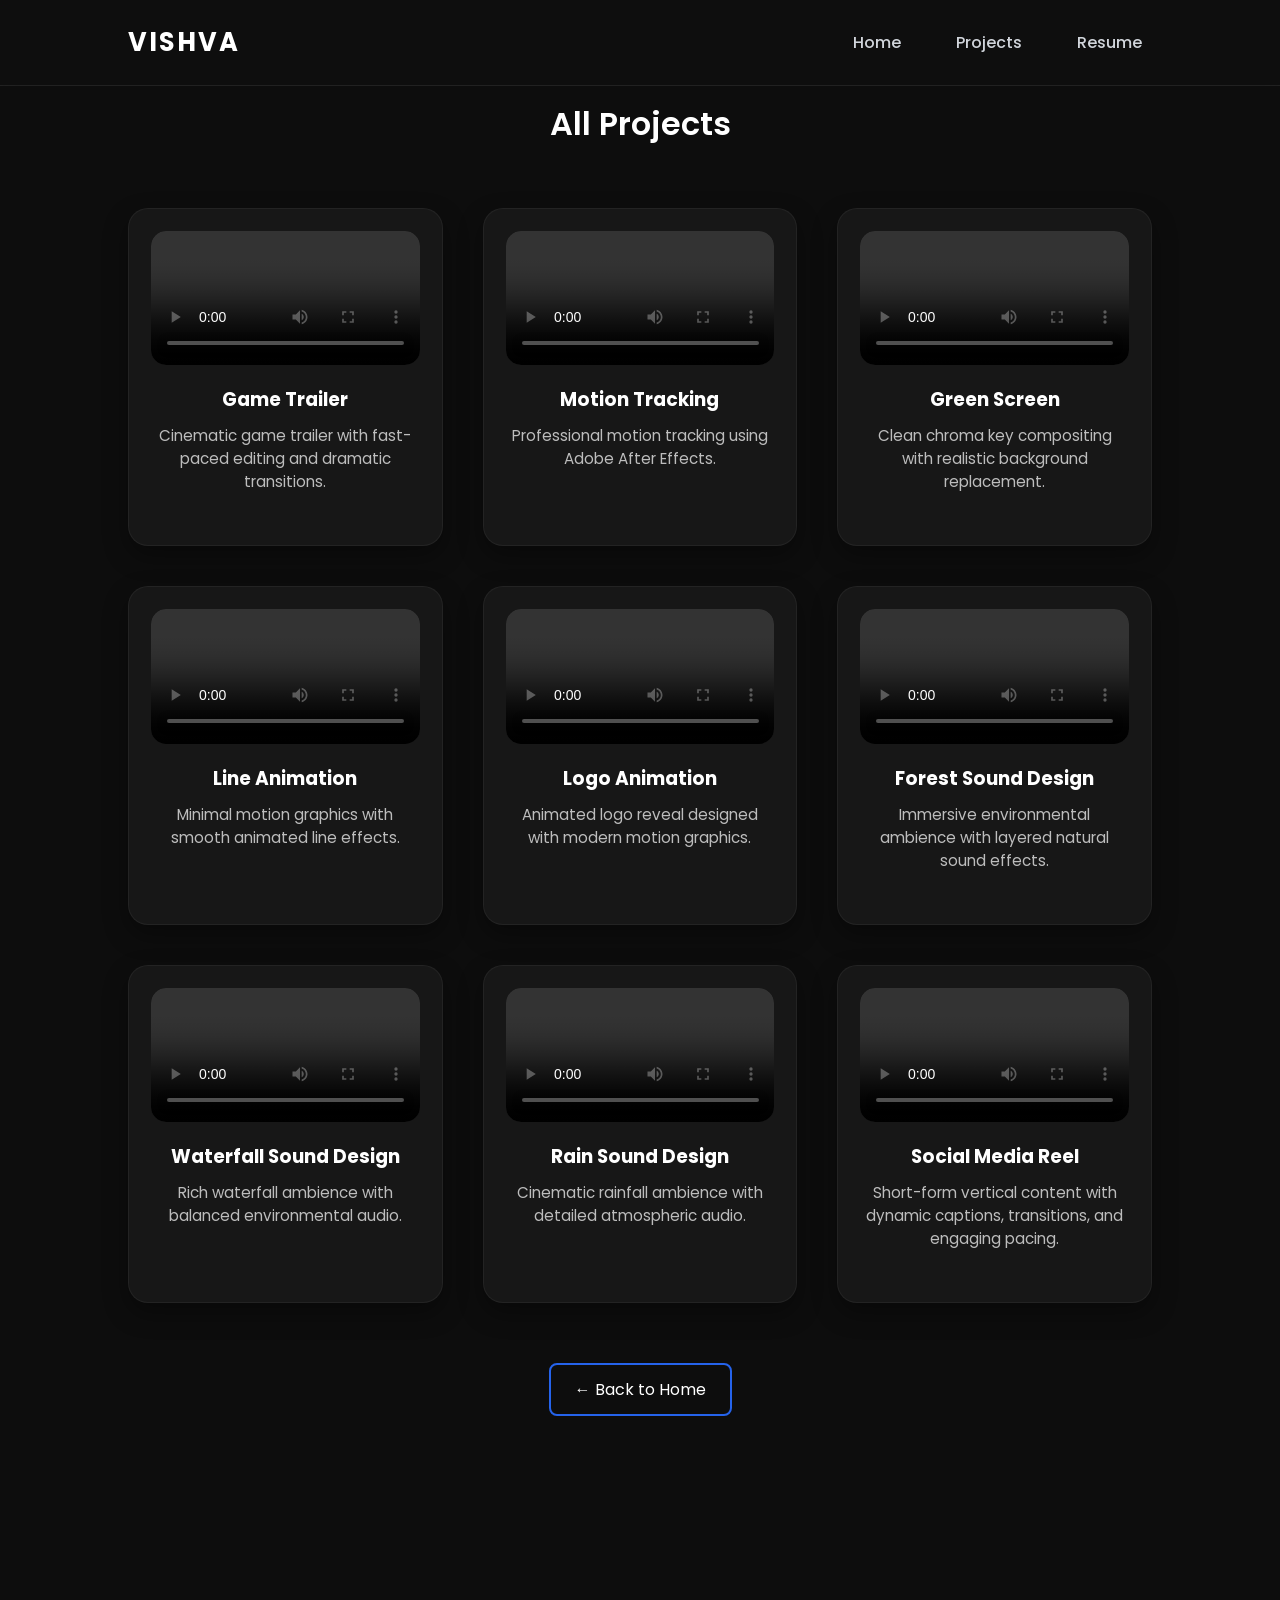
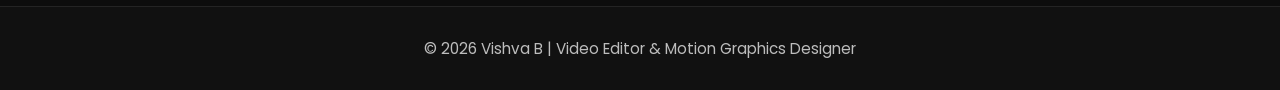
==== projects.html @ 259acb31 "Add files via upload" ====
<!DOCTYPE html>
<html lang="en">
<head>
    <meta charset="UTF-8">
    <meta name="viewport" content="width=device-width, initial-scale=1.0">
    <title>Vishva B | Video Editor & Motion Graphics Designer</title>

    <link rel="stylesheet" href="style.css">
</head>
<body>
<nav class="navbar">
    <div class="logo">VISHVA</div>
<ul class="nav-links">
    <li><a href="index.html">Home</a></li>
    <li><a href="#projects">Projects</a></li>
    <li><a href="resume.pdf" target="_blank">Resume</a></li>
</ul>
</nav>
<section id="projects" class="fade-section">

    <h2>All Projects</h2>

    <div class="projects-container">

        <div class="project-card">
            <video controls>
                <source src="videos/game-trailer.mp4" type="video/mp4">
            </video>
            <h3>Game Trailer</h3>
            <p>Cinematic game trailer with fast-paced editing and dramatic transitions.</p>
        </div>

        <div class="project-card">
            <video controls>
                <source src="videos/motion-tracking.mp4" type="video/mp4">
            </video>
            <h3>Motion Tracking</h3>
            <p>Professional motion tracking using Adobe After Effects.</p>
        </div>

        <div class="project-card">
            <video controls>
                <source src="videos/green-screen.mp4" type="video/mp4">
            </video>
            <h3>Green Screen</h3>
            <p>Clean chroma key compositing with realistic background replacement.</p>
        </div>

        <div class="project-card">
            <video controls>
                <source src="videos/line-animation.mp4" type="video/mp4">
            </video>
            <h3>Line Animation</h3>
            <p>Minimal motion graphics with smooth animated line effects.</p>
        </div>

        <div class="project-card">
            <video controls>
                <source src="videos/logo-animation.mp4" type="video/mp4">
            </video>
            <h3>Logo Animation</h3>
            <p>Animated logo reveal designed with modern motion graphics.</p>
        </div>

        <div class="project-card">
            <video controls>
                <source src="videos/forest-sound-design.mp4" type="video/mp4">
            </video>
            <h3>Forest Sound Design</h3>
            <p>Immersive environmental ambience with layered natural sound effects.</p>
        </div>

        <div class="project-card">
            <video controls>
                <source src="videos/waterfall-sound-design.mp4" type="video/mp4">
            </video>
            <h3>Waterfall Sound Design</h3>
            <p>Rich waterfall ambience with balanced environmental audio.</p>
        </div>

        <div class="project-card">
            <video controls>
                <source src="videos/rain-sound-design.mp4" type="video/mp4">
            </video>
            <h3>Rain Sound Design</h3>
            <p>Cinematic rainfall ambience with detailed atmospheric audio.</p>
        </div>

        <div class="project-card">
            <video controls>
                <source src="videos/social-media-reel.mp4" type="video/mp4">
            </video>
            <h3>Social Media Reel</h3>
            <p>Short-form vertical content with dynamic captions, transitions, and engaging pacing.</p>
        </div>

    </div>
<div class="view-all-projects">
    <a href="index.html" class="secondary-btn">← Back to Home</a>
</div>
</section>
<footer>
    <p>© 2026 Vishva B | Video Editor & Motion Graphics Designer</p>
</footer>
<script src="script.js"></script>
</body>
</html>
---- style.css ----
/* Google Font */
@import url('https://fonts.googleapis.com/css2?family=Poppins:wght@300;400;600;700&display=swap');

/* Reset */
*{
    margin:0;
    padding:0;
    box-sizing:border-box;
}

body{
    font-family:'Poppins',sans-serif;
    background:#0d0d0d;
    color:white;
}
html{
    scroll-behavior:smooth;
}/* ==========================
   Navigation Bar
========================== */

.navbar{
    position:fixed;
    top:0;
    left:0;
    width:100%;
    display:flex;
    justify-content:space-between;
    align-items:center;
    padding:20px 10%;
    background:rgba(15,15,15,.75);
    backdrop-filter:blur(12px);
    -webkit-backdrop-filter:blur(12px);
    border-bottom:1px solid rgba(255,255,255,.08);
    z-index:1000;
    box-sizing:border-box;
}

.logo{
    font-size:1.5rem;
    font-weight:700;
    letter-spacing:2px;
    color:#fff;
}

.nav-links{
    display:flex;
    list-style:none;
    gap:35px;
}

.nav-links a{
    color:#d1d5db;
    text-decoration:none;
    font-weight:500;
    transition:.3s;
}

.nav-links a:hover{
    color:#3b82f6;
}
header{
    min-height:100vh;
    display:flex;
    flex-direction:column;
    justify-content:center;
    align-items:center;
    text-align:center;
    padding:100px 20px 40px;
}
h1{
    font-size:4.5rem;
    font-weight:700;
    letter-spacing:3px;
    margin-bottom:10px;
}

p{
    font-size:1.3rem;
    color:#bdbdbd;
    margin-bottom:30px;
}

a{
    text-decoration:none;
    color:white;
    background:#2563eb;
    padding:12px 24px;
    border-radius:8px;
    margin:10px;
    display:inline-block;
    transition:.3s;
}

a:hover{
    background:#1d4ed8;
    transform:translateY(-3px);
}
/* ---------- Navigation ---------- */

nav{
    position:fixed;
    top:0;
    left:0;
    width:100%;
    padding:20px 8%;
    display:flex;
    justify-content:space-between;
    align-items:center;
    background:rgba(13,13,13,.9);
    backdrop-filter:blur(10px);
    z-index:1000;
}

.logo{
    font-size:1.6rem;
    font-weight:700;
    color:white;
}

nav ul{
    display:flex;
    list-style:none;
    gap:30px;
}

nav ul li a{
    background:none;
    padding:0;
    color:white;
    font-weight:500;
}

nav ul li a:hover{
    color:#2563eb;
    transform:none;
}
/* Hero */

section h2{
    font-size:2rem;
    margin-bottom:30px;
    color:#ffffff;
    text-align:center;
    font-weight:600;
}
.hero-role{
    font-size:2rem;
    margin-bottom:20px;
    color:#2563eb;
    font-weight:600;
}
.hero-buttons{
    display:flex;
    gap:20px;
    margin-top:20px;
    flex-wrap:wrap;
    justify-content:center;
}/* ---------- About ---------- */

section{
    padding:100px 10%;
}
#about h2{
    text-align:center;
    margin-bottom:30px;
}

#about p{
    line-height:1.9;
    text-align:center;
    font-size:1.1rem;
    color:#cfcfcf;
}/* ---------- How I Work ---------- */

#process{
    padding:100px 10%;
    text-align:center;
}

#process h2{
    font-size:2rem;
    margin-bottom:50px;
    color:#2563eb;
}

.process-container{
    display:grid;
    grid-template-columns:repeat(4,1fr);
    gap:25px;
}

.process-card{
    background:#171717;
    padding:30px 20px;
    border-radius:20px;
    border:1px solid rgba(255,255,255,.05);
    transition:all .3s ease;
}

.process-card span{
    display:block;
    font-size:1rem;
    font-weight:bold;
    color:#2563eb;
    margin-bottom:15px;
}

.process-card h3{
    margin-bottom:12px;
    font-size:1.2rem;
}

.process-card p{
    font-size:.95rem;
    color:#bdbdbd;
    line-height:1.6;
}

.process-card:hover{
    transform:translateY(-8px);
    border-color:#2563eb;
    box-shadow:0 10px 25px rgba(37,99,235,.2);
}
/* ---------- Skills ---------- */

#skills{
    text-align:center;
}

.skills-container{
    display:flex;
    justify-content:center;
    gap:30px;
    flex-wrap:wrap;
    margin-top:50px;
}

.skill-card{
    background:#171717;
    width:320px;
    padding:35px;
    border-radius:20px;
    transition:all .35s ease;
    border:1px solid rgba(255,255,255,.05);
    box-shadow:0 10px 30px rgba(0,0,0,.35);
}

.skill-card:hover{
    transform:translateY(-12px);
    border-color:#2563eb;
    box-shadow:0 20px 40px rgba(37,99,235,.25);
}

.skill-card h3{
    margin-bottom:18px;
    font-size:1.35rem;
    color:#ffffff;
}

.skill-card p{
    color:#c7c7c7;
    line-height:1.8;
    font-size:.98rem;
}/* ---------- Projects ---------- */

#projects{
    text-align:center;
}

.projects-container{
    display:grid;
    grid-template-columns:repeat(auto-fit,minmax(300px,1fr));
    gap:40px;
    margin-top:60px;
}

.project-card{
    background:#171717;
    padding:22px;
    border-radius:20px;
    overflow:hidden;
    transition:all .35s ease;
    border:1px solid rgba(255,255,255,.05);
    box-shadow:0 10px 25px rgba(0,0,0,.35);
    text-align:center;
}
.project-card:hover{
    transform:translateY(-12px);
    border-color:#2563eb;
    box-shadow:0 20px 45px rgba(37,99,235,.25);
}

.project-card h3{
    margin-bottom:10px;
}

.project-card p{
    color:#bdbdbd;
    font-size:.95rem;
}/* Hero Improvements */

.hero-text{
    max-width:700px;
    margin:25px auto;
    line-height:1.8;
    font-size:1.15rem;
    color:#bdbdbd;
}

.primary-btn{
    background:#2563eb;
    color:#fff;
}

.primary-btn:hover{
    background:#1d4ed8;
}

.secondary-btn{
    background:transparent;
    border:2px solid #2563eb;
    color:#fff;
}

.secondary-btn:hover{
    background:#2563eb;
}.hero-buttons a{
    padding:14px 32px;
    border-radius:12px;
    font-weight:600;
    transition:all .3s ease;
}

.primary-btn{
    background:#2563eb;
    color:#fff;
}

.primary-btn:hover{
    background:#1d4ed8;
    transform:translateY(-4px);
    box-shadow:0 10px 25px rgba(37,99,235,.35);
}

.secondary-btn{
    background:transparent;
    border:2px solid #2563eb;
    color:#fff;
}

.secondary-btn:hover{
    background:#2563eb;
    transform:translateY(-4px);
    box-shadow:0 10px 25px rgba(37,99,235,.35);
}

/* ---------- Project Videos ---------- */

.project-card video{
    width:100%;
    max-height:350px;
    display:block;
    margin:0 auto 20px;
    border-radius:15px;
    background:#000;
}

.fade-section{
    opacity:0;
    transform:translateY(40px);
    transition:all .8s ease;
}
.fade-section{
    opacity:0;
    transform:translateY(40px);
    transition:all .8s ease;
}

.fade-section.show{
    opacity:1;
    transform:translateY(0);
}/* ==========================
   Responsive Design
========================== */

@media (max-width: 768px){

    .navbar{
        flex-direction:column;
        gap:15px;
        padding:15px 6%;
    }

    .nav-links{
        flex-wrap:wrap;
        justify-content:center;
        gap:18px;
    }

    h1{
        font-size:3rem;
    }

    .hero-role{
        font-size:1.5rem;
    }

    .hero-text{
        font-size:1rem;
        padding:0 10px;
    }

    .hero-buttons{
        flex-direction:column;
        align-items:center;
    }

    .skill-card{
        width:100%;
    }

    .projects-container{
        grid-template-columns:1fr;
    }

    section{
        padding:80px 6%;
    }
}
.view-all-projects{
    text-align:center;
    margin-top:50px;
}/* ---------- Footer ---------- */

footer{
    text-align:center;
    padding:30px 20px;
    background:#111;
    color:#aaa;
    border-top:1px solid rgba(255,255,255,.08);
    margin-top:80px;
}

footer p{
    margin:0;
    font-size:.95rem;
}/* ---------- Contact ---------- */

#contact{
    padding:100px 10%;
    text-align:center;
}

#contact h2{
    font-size:2rem;
    margin-bottom:20px;
    color:#2563eb;
}

#contact p{
    color:#bdbdbd;
    font-size:1rem;
    line-height:1.6;
    margin-bottom:35px;
}

.contact-links{
    display:flex;
    justify-content:center;
    gap:20px;
    flex-wrap:wrap;
}

.contact-links a{
    display:inline-block;
    padding:12px 24px;
    border-radius:10px;
    background:#2563eb;
    color:#fff;
    text-decoration:none;
    transition:.3s ease;
}

.contact-links a:hover{
    transform:translateY(-3px);
    box-shadow:0 8px 20px rgba(37,99,235,.25);
}/* ---------- YouTube Video Work ---------- */

#youtube-work{
    padding:100px 10%;
    text-align:center;
}

#youtube-work h2{
    font-size:2rem;
    margin-bottom:15px;
    color:#2563eb;
}

#youtube-work .section-description{
    margin-bottom:40px;
}

.video-links-container{
    display:flex;
    flex-direction:column;
    gap:15px;
    max-width:850px;
    margin:0 auto;
}

.video-link-card{
    display:flex;
    align-items:center;
    justify-content:space-between;
    gap:20px;
    padding:22px 25px;
    background:#171717;
    border:1px solid rgba(255,255,255,.08);
    border-radius:14px;
    text-align:left;
    transition:all .3s ease;
}

.video-link-card h3{
    margin:0;
    font-size:1.05rem;
}

.video-link-card a{
    color:#2563eb;
    text-decoration:none;
    font-weight:600;
    white-space:nowrap;
}

.video-link-card:hover{
    transform:translateX(5px);
    border-color:#2563eb;
}

.video-link-card a:hover{
    color:#fff;
}

@media (max-width:768px){

    .video-link-card{
        flex-direction:column;
        align-items:flex-start;
    }

}
/* Center section descriptions */
.section-description{
    text-align:center;
    max-width:700px;
    margin:0 auto 45px;
    line-height:1.6;
    color:#bdbdbd;
}
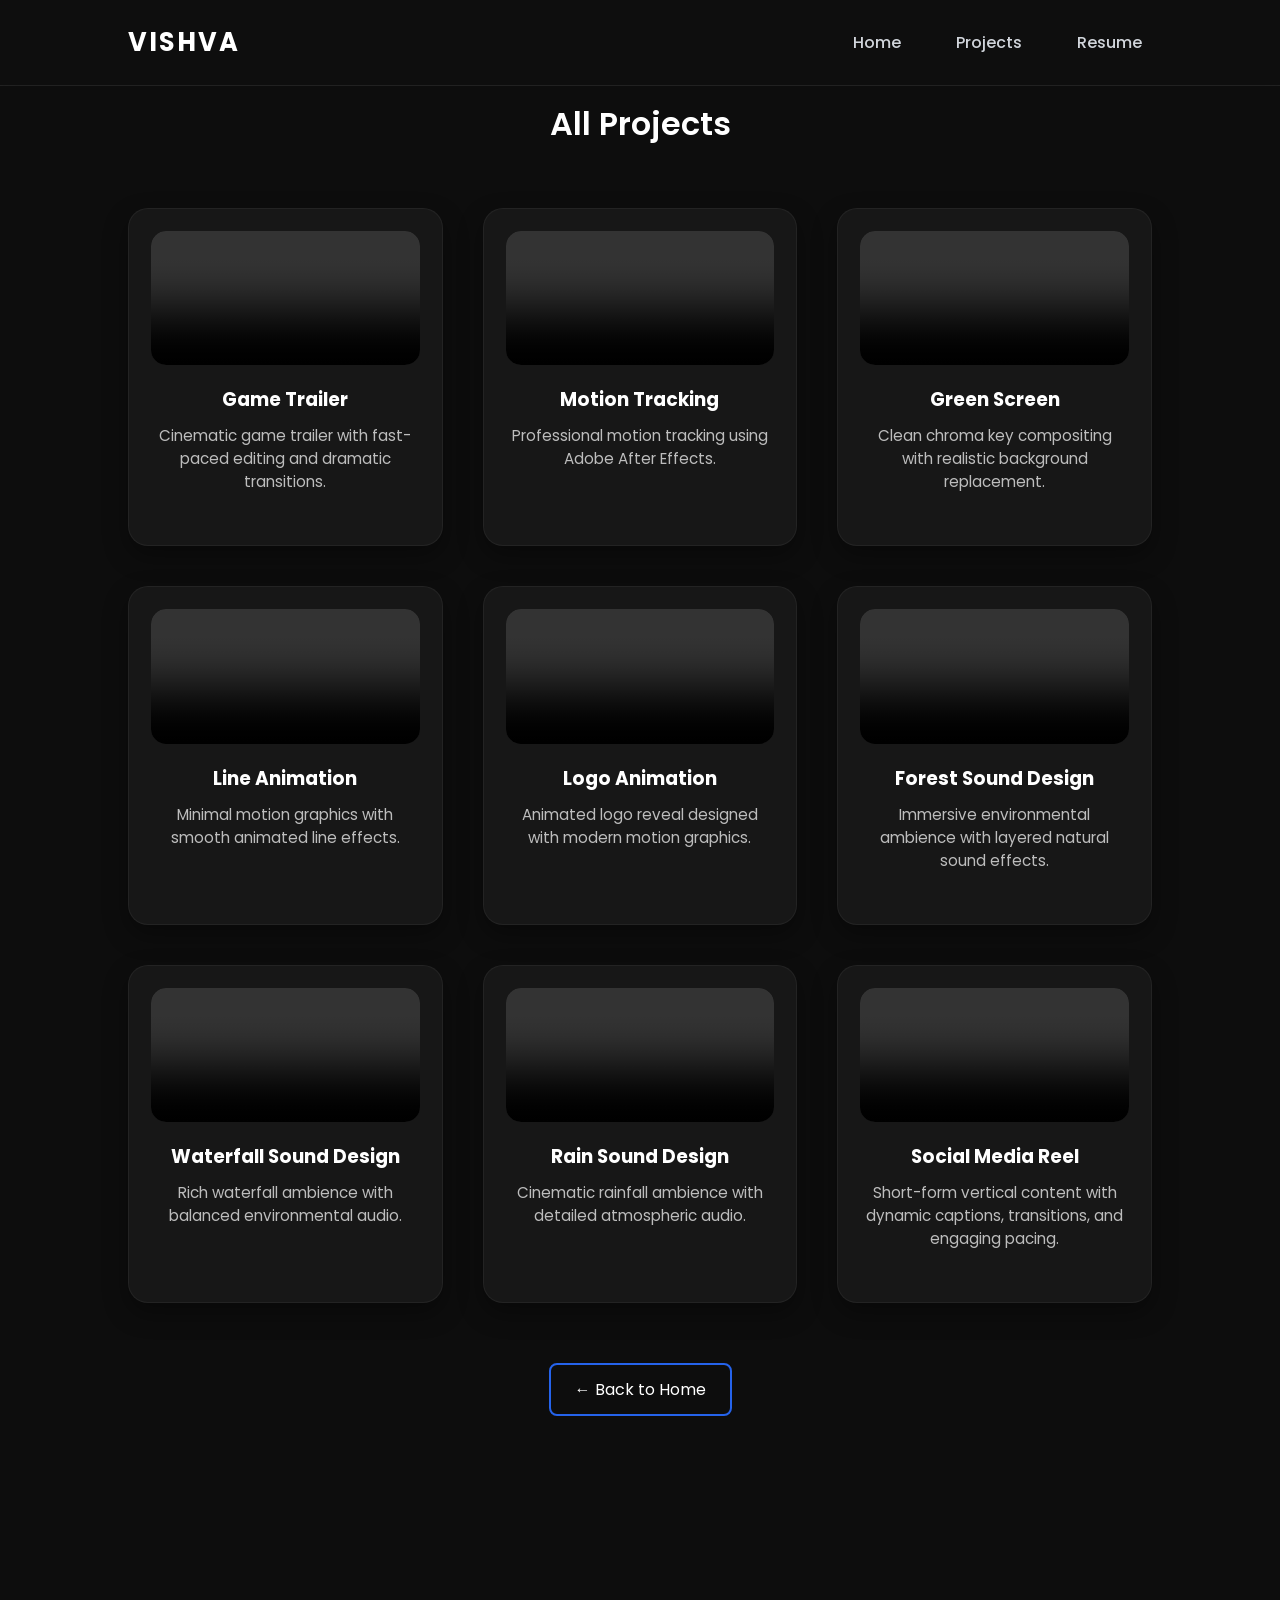
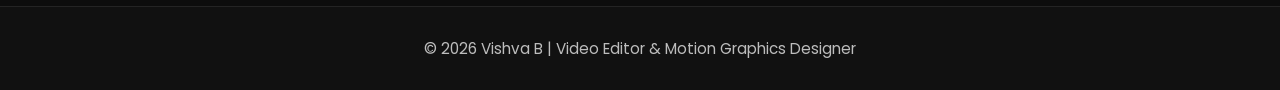
==== commit 8e18fa28: "Update projects.html" ====
--- a/projects.html
+++ b/projects.html
@@ -16,8 +16,7 @@
     <li><a href="resume.pdf" target="_blank">Resume</a></li>
 </ul>
 </nav>
-<section id="projects" class="fade-section">
-
+<section id="projects">
     <h2>All Projects</h2>
 
     <div class="projects-container">
@@ -104,4 +103,4 @@
 </footer>
 <script src="script.js"></script>
 </body>
-</html>+</html>
--- a/style.css
+++ b/style.css
@@ -1,4 +1,4 @@
-/* Google Font */
+
 @import url('https://fonts.googleapis.com/css2?family=Poppins:wght@300;400;600;700&display=swap');
 
 /* Reset */
@@ -69,12 +69,13 @@
     padding:100px 20px 40px;
 }
 h1{
-    font-size:4.5rem;
+    font-size:48px;
+    line-height:1.15;
     font-weight:700;
-    letter-spacing:3px;
-    margin-bottom:10px;
-}
-
+    letter-spacing:2px;
+    margin-bottom:20px;
+    max-width:1000px;
+}
 p{
     font-size:1.3rem;
     color:#bdbdbd;
@@ -365,21 +366,9 @@
     border-radius:15px;
     background:#000;
 }
-
 .fade-section{
-    opacity:0;
-    transform:translateY(40px);
-    transition:all .8s ease;
-}
-.fade-section{
-    opacity:0;
-    transform:translateY(40px);
-    transition:all .8s ease;
-}
-
-.fade-section.show{
     opacity:1;
-    transform:translateY(0);
+    transform:none;
 }/* ==========================
    Responsive Design
 ========================== */
@@ -397,15 +386,15 @@
         justify-content:center;
         gap:18px;
     }
-
-    h1{
-        font-size:3rem;
-    }
-
-    .hero-role{
-        font-size:1.5rem;
-    }
-
+ h1{
+    font-size:2.2rem;
+    line-height:1.2;
+    letter-spacing:1px;
+}
+.hero-role{
+    font-size:1.2rem;
+    line-height:1.4;
+}
     .hero-text{
         font-size:1rem;
         padding:0 10px;
@@ -423,7 +412,16 @@
     .projects-container{
         grid-template-columns:1fr;
     }
-
+.project-card{
+    width:100%;
+    padding:16px;
+}
+
+.project-card video{
+    width:100%;
+    height:auto;
+    max-height:none;
+}
     section{
         padding:80px 6%;
     }
@@ -559,4 +557,34 @@
     margin:0 auto 45px;
     line-height:1.6;
     color:#bdbdbd;
-}+}
+@media (max-width: 768px) {
+    .hero h1 {
+        font-size: 32px;
+        line-height: 1.2;
+        padding: 0 20px;
+    }
+}
+/* Hero heading size */
+.hero h1 {
+    font-size: 48px;
+    line-height: 1.15;
+    max-width: 1000px;
+    margin: 0 auto 25px;
+    text-align: center;
+}
+
+@media (max-width: 768px) {
+    .hero h1 {
+        font-size: 32px;
+        line-height: 1.2;
+        padding: 0 20px;
+    }
+}
+@media (max-width:768px){
+    h1{
+        font-size:32px;
+        line-height:1.2;
+        padding:0 20px;
+    }
+}
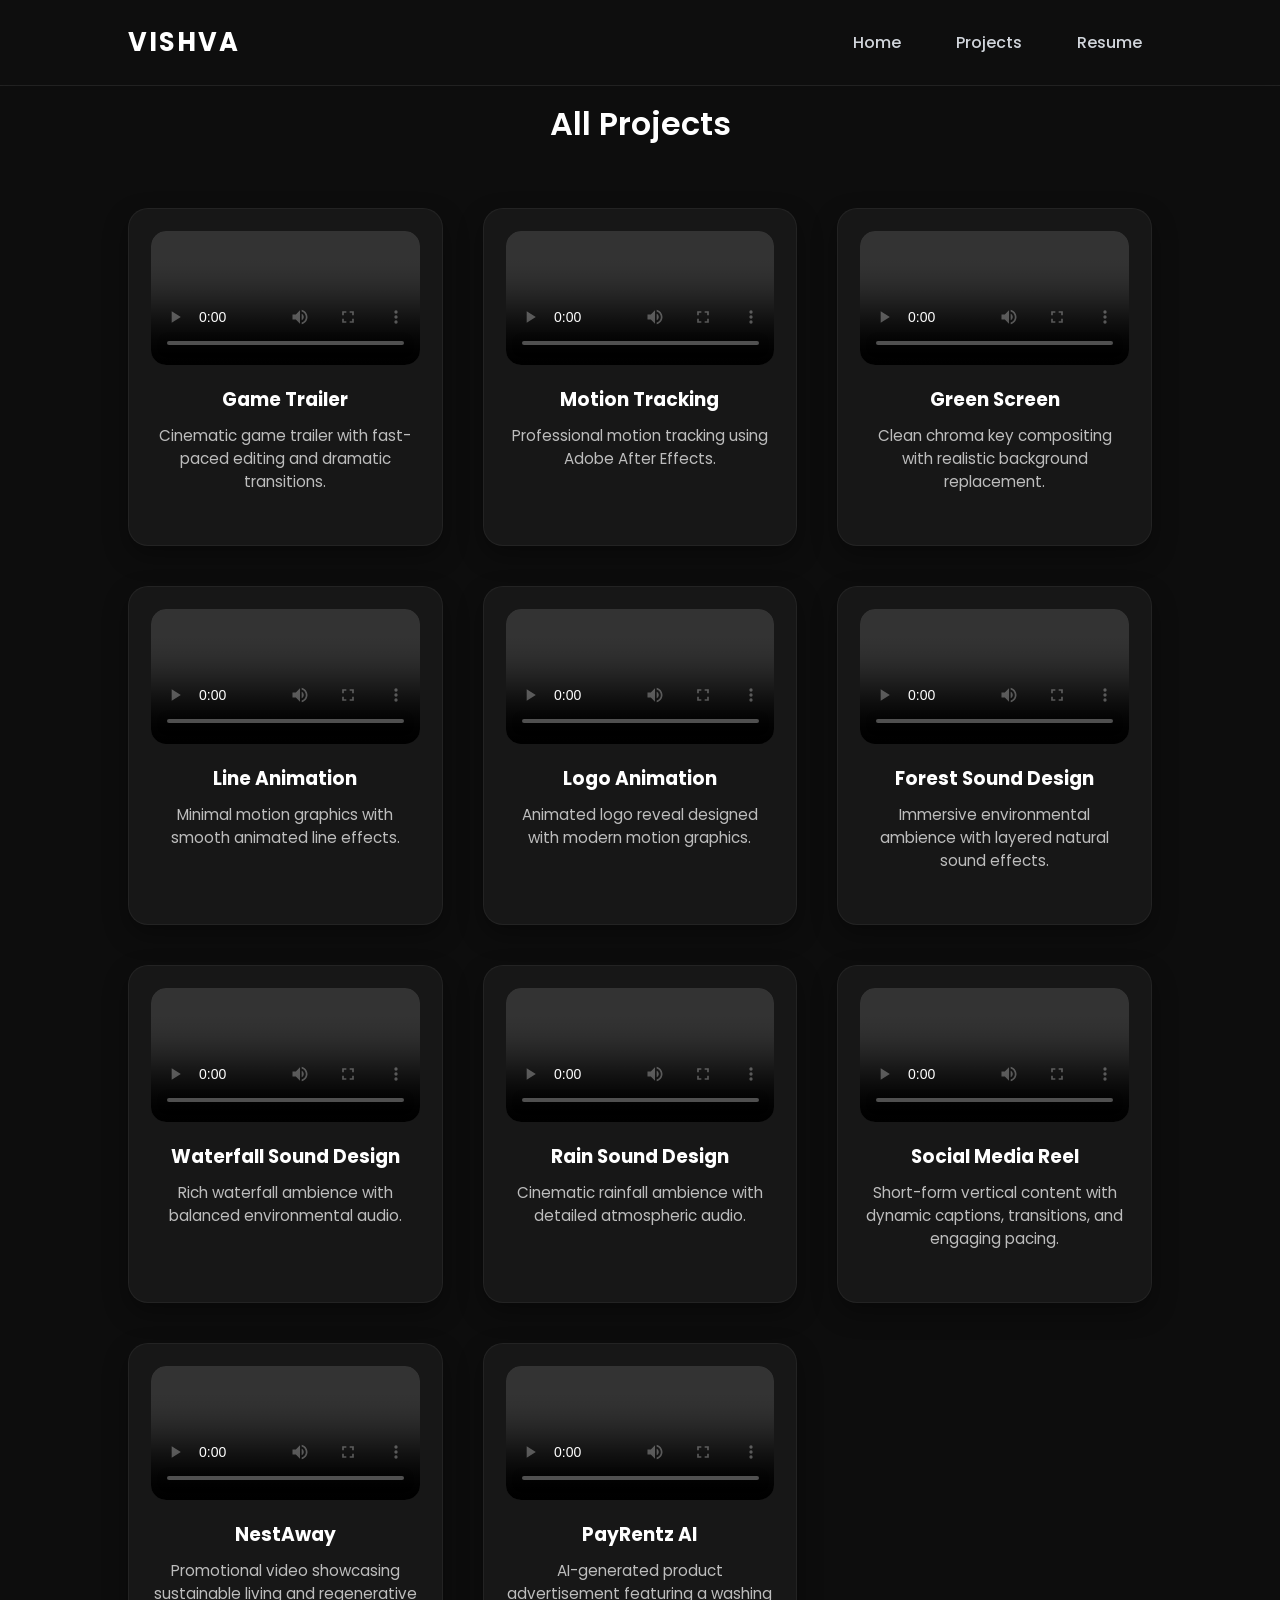
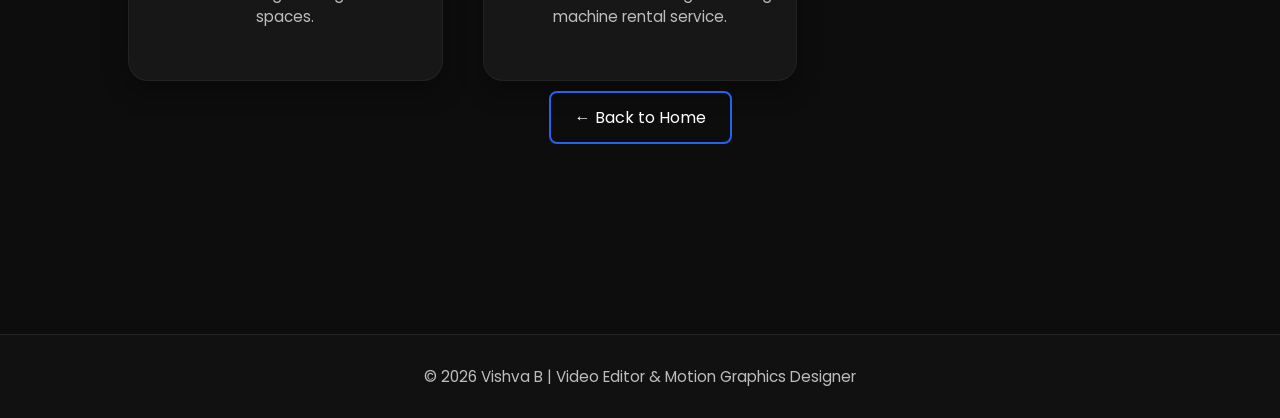
==== commit 71f4363c: "Update projects.html" ====
--- a/projects.html
+++ b/projects.html
@@ -92,7 +92,23 @@
             <h3>Social Media Reel</h3>
             <p>Short-form vertical content with dynamic captions, transitions, and engaging pacing.</p>
         </div>
+                <!-- NestAway -->
+        <div class="project-card">
+            <video controls preload="metadata">
+                <source src="videos/nestaway.mp4" type="video/mp4">
+            </video>
+            <h3>NestAway</h3>
+            <p>Promotional video showcasing sustainable living and regenerative spaces.</p>
+        </div>
 
+        <!-- PayRentz AI -->
+        <div class="project-card">
+            <video controls preload="metadata">
+                <source src="videos/payrentz-ai.mp4" type="video/mp4">
+            </video>
+            <h3>PayRentz AI</h3>
+            <p>AI-generated product advertisement featuring a washing machine rental service.</p>
+        </div>
     </div>
 <div class="view-all-projects">
     <a href="index.html" class="secondary-btn">← Back to Home</a>
--- a/style.css
+++ b/style.css
@@ -146,8 +146,9 @@
     font-weight:600;
 }
 .hero-role{
-    font-size:2rem;
-    margin-bottom:20px;
+    font-size:1.5rem;
+    line-height:1.3;
+    margin-bottom:30px;
     color:#2563eb;
     font-weight:600;
 }
@@ -300,15 +301,13 @@
     color:#bdbdbd;
     font-size:.95rem;
 }/* Hero Improvements */
-
 .hero-text{
     max-width:700px;
-    margin:25px auto;
-    line-height:1.8;
+    margin:20px auto;
+    line-height:1.5;
     font-size:1.15rem;
     color:#bdbdbd;
 }
-
 .primary-btn{
     background:#2563eb;
     color:#fff;
@@ -372,7 +371,6 @@
 }/* ==========================
    Responsive Design
 ========================== */
-
 @media (max-width: 768px){
 
     .navbar{
@@ -386,15 +384,17 @@
         justify-content:center;
         gap:18px;
     }
- h1{
-    font-size:2.2rem;
-    line-height:1.2;
-    letter-spacing:1px;
-}
-.hero-role{
-    font-size:1.2rem;
-    line-height:1.4;
-}
+
+    h1{
+        font-size:2.2rem;
+        line-height:1.2;
+        letter-spacing:1px;
+    }
+
+    .hero-role{
+        font-size:1.5rem;
+    }
+
     .hero-text{
         font-size:1rem;
         padding:0 10px;
@@ -412,23 +412,21 @@
     .projects-container{
         grid-template-columns:1fr;
     }
-.project-card{
-    width:100%;
-    padding:16px;
-}
-
-.project-card video{
-    width:100%;
-    height:auto;
-    max-height:none;
-}
+
+    .project-card{
+        width:100%;
+        padding:16px;
+    }
+
+    .project-card video{
+        width:100%;
+        height:auto;
+        max-height:none;
+    }
+
     section{
         padding:80px 6%;
     }
-}
-.view-all-projects{
-    text-align:center;
-    margin-top:50px;
 }/* ---------- Footer ---------- */
 
 footer{
@@ -573,18 +571,43 @@
     margin: 0 auto 25px;
     text-align: center;
 }
-
-@media (max-width: 768px) {
-    .hero h1 {
-        font-size: 32px;
-        line-height: 1.2;
-        padding: 0 20px;
-    }
-}
 @media (max-width:768px){
+
     h1{
-        font-size:32px;
+        font-size:30px;
         line-height:1.2;
-        padding:0 20px;
-    }
-}
+        letter-spacing:0.5px;
+    }
+
+    .hero-role{
+        font-size:1.3rem;
+        line-height:1.3;
+    }
+
+    .hero-text{
+        font-size:0.95rem;
+        line-height:1.6;
+        padding:0 15px;
+    }
+    @media (max-width:768px){
+    .process-container{
+        display:flex !important;
+        flex-direction:column !important;
+        width:100% !important;
+    }
+
+    .process-card{
+        width:100% !important;
+        box-sizing:border-box !important;
+    }
+@media (max-width:768px){
+
+    .process-card{
+        text-align:center;
+    }
+
+    .project-card{
+        text-align:center;
+    }
+
+}
